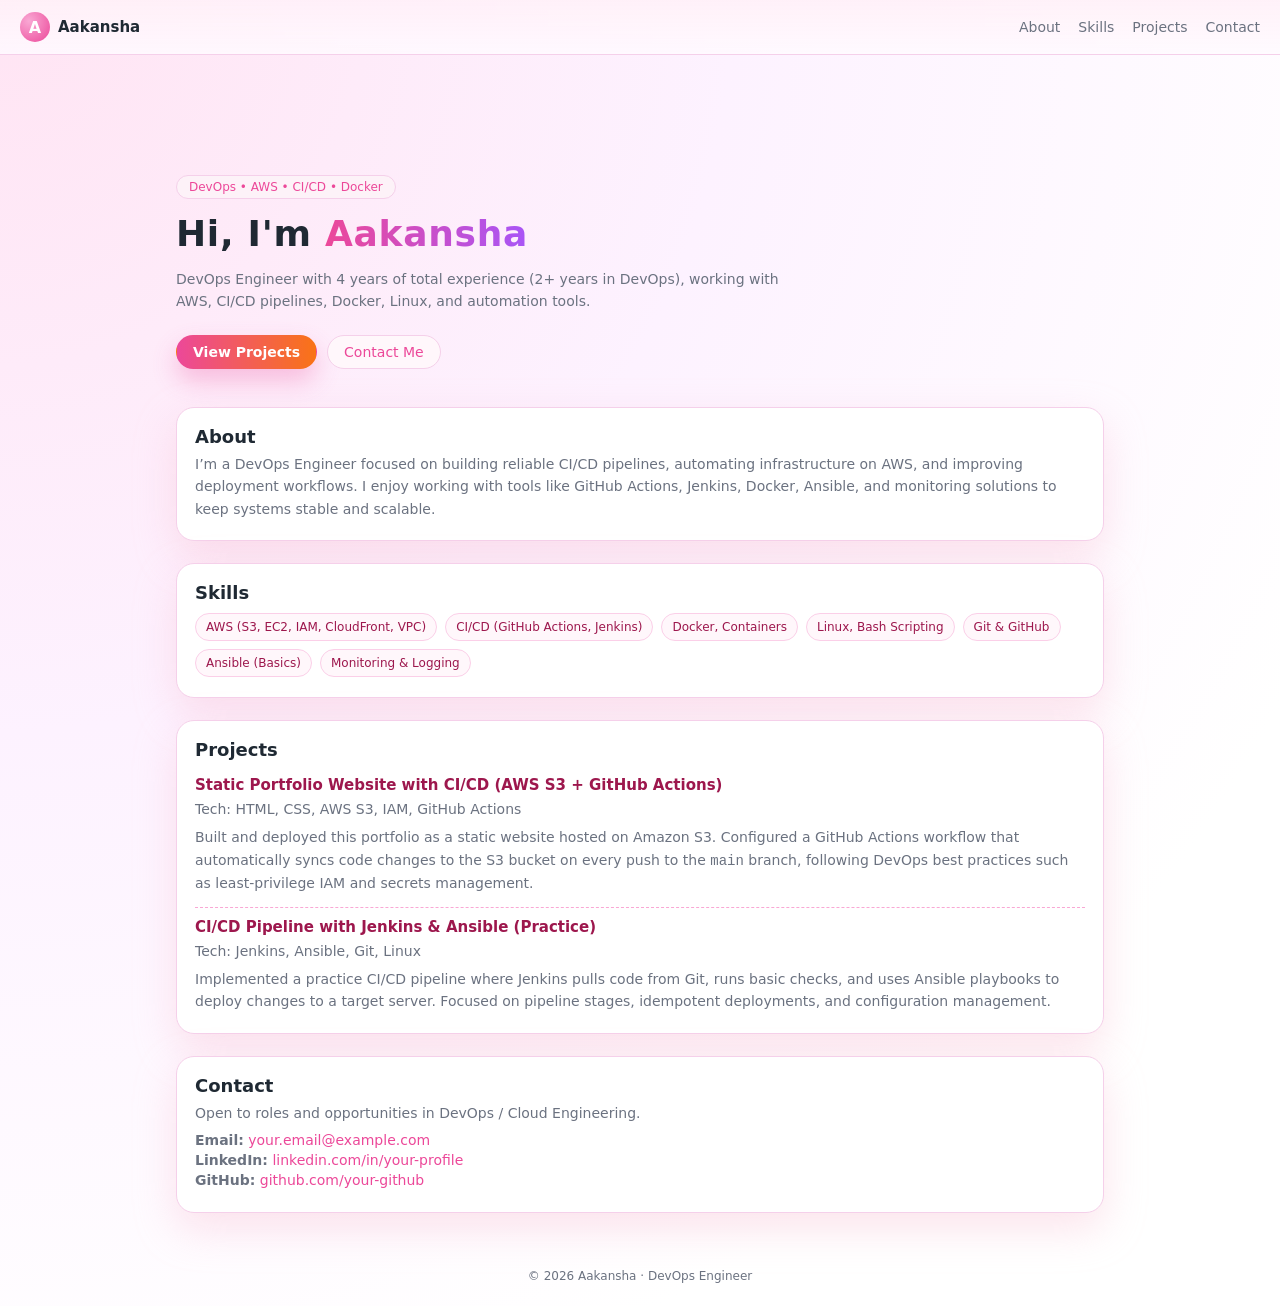
==== index.html @ 28c27744 "Add CI/CD pipeline to deploy portfolio to S3" ====
<!doctype html>
<html lang="en">
<head>
  <meta charset="utf-8" />
  <meta name="viewport" content="width=device-width, initial-scale=1" />
  <title>Aakansha | DevOps Engineer</title>
  <link rel="stylesheet" href="style.css" />
</head>
<body>
  <header class="nav">
    <div class="nav-left">
      <span class="logo">A</span>
      <span class="nav-name">Aakansha</span>
    </div>
    <nav class="nav-links">
      <a href="#about">About</a>
      <a href="#skills">Skills</a>
      <a href="#projects">Projects</a>
      <a href="#contact">Contact</a>
    </nav>
  </header>

  <main>
    <!-- HERO -->
    <section class="hero">
      <div class="hero-text">
        <p class="hero-tag">DevOps • AWS • CI/CD • Docker</p>
        <h1>Hi, I'm <span class="accent">Aakansha</span></h1>
        <p class="hero-subtitle">
          DevOps Engineer with 4 years of total experience (2+ years in DevOps),
          working with AWS, CI/CD pipelines, Docker, Linux, and automation tools.
        </p>
        <div class="hero-buttons">
          <a href="#projects" class="btn primary">View Projects</a>
          <a href="#contact" class="btn secondary">Contact Me</a>
        </div>
      </div>
    </section>

    <!-- ABOUT -->
    <section id="about" class="card">
      <h2>About</h2>
      <p>
        I’m a DevOps Engineer focused on building reliable CI/CD pipelines,
        automating infrastructure on AWS, and improving deployment workflows.
        I enjoy working with tools like GitHub Actions, Jenkins, Docker,
        Ansible, and monitoring solutions to keep systems stable and scalable.
      </p>
    </section>

    <!-- SKILLS -->
    <section id="skills" class="card">
      <h2>Skills</h2>
      <div class="chip-group">
        <div class="chip">AWS (S3, EC2, IAM, CloudFront, VPC)</div>
        <div class="chip">CI/CD (GitHub Actions, Jenkins)</div>
        <div class="chip">Docker, Containers</div>
        <div class="chip">Linux, Bash Scripting</div>
        <div class="chip">Git & GitHub</div>
        <div class="chip">Ansible (Basics)</div>
        <div class="chip">Monitoring & Logging</div>
      </div>
    </section>

    <!-- PROJECTS -->
    <section id="projects" class="card">
      <h2>Projects</h2>

      <article class="project">
        <h3>Static Portfolio Website with CI/CD (AWS S3 + GitHub Actions)</h3>
        <p class="project-meta">Tech: HTML, CSS, AWS S3, IAM, GitHub Actions</p>
        <p>
          Built and deployed this portfolio as a static website hosted on Amazon S3.
          Configured a GitHub Actions workflow that automatically syncs code changes
          to the S3 bucket on every push to the <code>main</code> branch, following
          DevOps best practices such as least-privilege IAM and secrets management.
        </p>
      </article>

      <article class="project">
        <h3>CI/CD Pipeline with Jenkins & Ansible (Practice)</h3>
        <p class="project-meta">Tech: Jenkins, Ansible, Git, Linux</p>
        <p>
          Implemented a practice CI/CD pipeline where Jenkins pulls code from Git,
          runs basic checks, and uses Ansible playbooks to deploy changes to a
          target server. Focused on pipeline stages, idempotent deployments,
          and configuration management.
        </p>
      </article>

      <!-- You can add more project blocks later -->
    </section>

    <!-- CONTACT -->
    <section id="contact" class="card">
      <h2>Contact</h2>
      <p>
        Open to roles and opportunities in DevOps / Cloud Engineering.
      </p>
      <ul class="contact-list">
        <li><strong>Email:</strong> <a href="mailto:your.email@example.com">your.email@example.com</a></li>
        <li><strong>LinkedIn:</strong> <a href="https://www.linkedin.com/in/your-profile" target="_blank" rel="noreferrer">linkedin.com/in/your-profile</a></li>
        <li><strong>GitHub:</strong> <a href="https://github.com/your-github" target="_blank" rel="noreferrer">github.com/your-github</a></li>
      </ul>
    </section>
  </main>

  <footer class="footer">
    <p>© <span id="year"></span> Aakansha · DevOps Engineer</p>
  </footer>

  <script>
    // Simple JS just to keep the year updated
    document.getElementById('year').textContent = new Date().getFullYear();
  </script>
</body>
</html>
---- style.css ----
/* ===== Base ===== */
* {
  box-sizing: border-box;
  margin: 0;
  padding: 0;
}

:root {
  --bg: #fff1f7;
  --bg-card: #ffffff;
  --accent: #ec4899;          /* pink */
  --accent-soft: #fdf2f8;
  --accent-secondary: #a855f7; /* purple */
  --text-main: #1f2933;
  --text-muted: #6b7280;
  --border-subtle: #f5d0ea;
}

body {
  font-family: system-ui, -apple-system, BlinkMacSystemFont, "Segoe UI", sans-serif;
  background: radial-gradient(circle at top left, #ffe4f3 0, #fdf2ff 40%, #fff 80%);
  color: var(--text-main);
  min-height: 100vh;
}

/* ===== Layout ===== */
main {
  max-width: 960px;
  margin: 80px auto 40px auto;
  padding: 0 16px;
}

/* ===== Nav ===== */
.nav {
  position: sticky;
  top: 0;
  z-index: 20;
  display: flex;
  justify-content: space-between;
  align-items: center;
  padding: 12px 20px;
  backdrop-filter: blur(14px);
  background: linear-gradient(
    to bottom,
    rgba(255, 240, 248, 0.9),
    rgba(255, 250, 255, 0.85)
  );
  border-bottom: 1px solid var(--border-subtle);
}

.nav-left {
  display: flex;
  align-items: center;
  gap: 8px;
}

.logo {
  width: 30px;
  height: 30px;
  border-radius: 999px;
  background: radial-gradient(circle at 30% 30%, #f9a8d4, #ec4899);
  display: inline-flex;
  align-items: center;
  justify-content: center;
  font-weight: 700;
  color: #ffffff;
  font-size: 16px;
}

.nav-name {
  font-weight: 600;
  font-size: 15px;
}

.nav-links {
  display: flex;
  gap: 18px;
}

.nav-links a {
  color: var(--text-muted);
  font-size: 14px;
  text-decoration: none;
  transition: color 0.15s ease, transform 0.15s ease;
}

.nav-links a:hover {
  color: var(--accent);
  transform: translateY(-1px);
}

/* ===== Hero ===== */
.hero {
  padding: 40px 0 16px 0;
}

.hero-text {
  display: flex;
  flex-direction: column;
  gap: 14px;
}

.hero-tag {
  display: inline-flex;
  align-items: center;
  padding: 4px 12px;
  border-radius: 999px;
  font-size: 12px;
  color: var(--accent);
  background: #fdf2f8;
  border: 1px solid var(--border-subtle);
  width: fit-content;
}

.hero h1 {
  font-size: clamp(28px, 5vw, 36px);
  letter-spacing: 0.02em;
}

.accent {
  background: linear-gradient(to right, #ec4899, #a855f7);
  -webkit-background-clip: text;
  color: transparent;
}

.hero-subtitle {
  max-width: 640px;
  font-size: 14px;
  color: var(--text-muted);
  line-height: 1.6;
}

.hero-buttons {
  display: flex;
  gap: 10px;
  margin-top: 8px;
}

/* ===== Buttons ===== */
.btn {
  display: inline-flex;
  align-items: center;
  justify-content: center;
  padding: 8px 16px;
  border-radius: 999px;
  font-size: 14px;
  text-decoration: none;
  border: 1px solid transparent;
  cursor: pointer;
  transition: background 0.15s ease, transform 0.15s ease,
    box-shadow 0.15s ease, border-color 0.15s ease;
}

.btn.primary {
  background: linear-gradient(to right, #ec4899, #f97316);
  color: #ffffff;
  font-weight: 600;
  box-shadow: 0 12px 24px rgba(236, 72, 153, 0.3);
}

.btn.primary:hover {
  transform: translateY(-1px);
  box-shadow: 0 16px 32px rgba(236, 72, 153, 0.4);
}

.btn.secondary {
  border-color: var(--border-subtle);
  color: var(--accent);
  background: #fff7fb;
}

.btn.secondary:hover {
  border-color: var(--accent);
  background: #fdf2f8;
}

/* ===== Cards ===== */
.card {
  margin-top: 22px;
  padding: 18px 18px 20px 18px;
  border-radius: 18px;
  background: #ffffff;
  border: 1px solid var(--border-subtle);
  box-shadow: 0 16px 40px rgba(248, 187, 208, 0.4);
}

.card h2 {
  font-size: 18px;
  margin-bottom: 6px;
}

.card p {
  font-size: 14px;
  color: var(--text-muted);
  line-height: 1.6;
}

/* ===== Skills ===== */
.chip-group {
  display: flex;
  flex-wrap: wrap;
  gap: 8px;
  margin-top: 10px;
}

.chip {
  font-size: 12px;
  padding: 6px 10px;
  border-radius: 999px;
  border: 1px solid #fbcfe8;
  background: #fff7fb;
  color: #9d174d;
}

/* ===== Projects ===== */
.project {
  margin-top: 12px;
  padding-top: 10px;
  border-top: 1px dashed #f9a8d4;
}

.project:first-of-type {
  border-top: none;
  padding-top: 4px;
}

.project h3 {
  font-size: 15px;
  margin-bottom: 4px;
  color: #9d174d;
}

.project-meta {
  font-size: 12px;
  color: var(--accent-secondary);
  margin-bottom: 6px;
}

.project p {
  font-size: 14px;
}

/* ===== Contact ===== */
.contact-list {
  list-style: none;
  margin-top: 8px;
}

.contact-list li {
  font-size: 14px;
  color: var(--text-muted);
  margin-bottom: 4px;
}

.contact-list a {
  color: var(--accent);
  text-decoration: none;
}

.contact-list a:hover {
  text-decoration: underline;
}

/* ===== Footer ===== */
.footer {
  text-align: center;
  padding: 16px 0 24px 0;
  font-size: 12px;
  color: var(--text-muted);
}

/* ===== Responsive ===== */
@media (max-width: 640px) {
  .nav {
    padding-inline: 14px;
  }

  .nav-links {
    gap: 10px;
  }

  main {
    margin-top: 70px;
  }

  .card {
    padding-inline: 14px;
  }

  .hero-buttons {
    flex-direction: column;
    align-items: flex-start;
  }
}
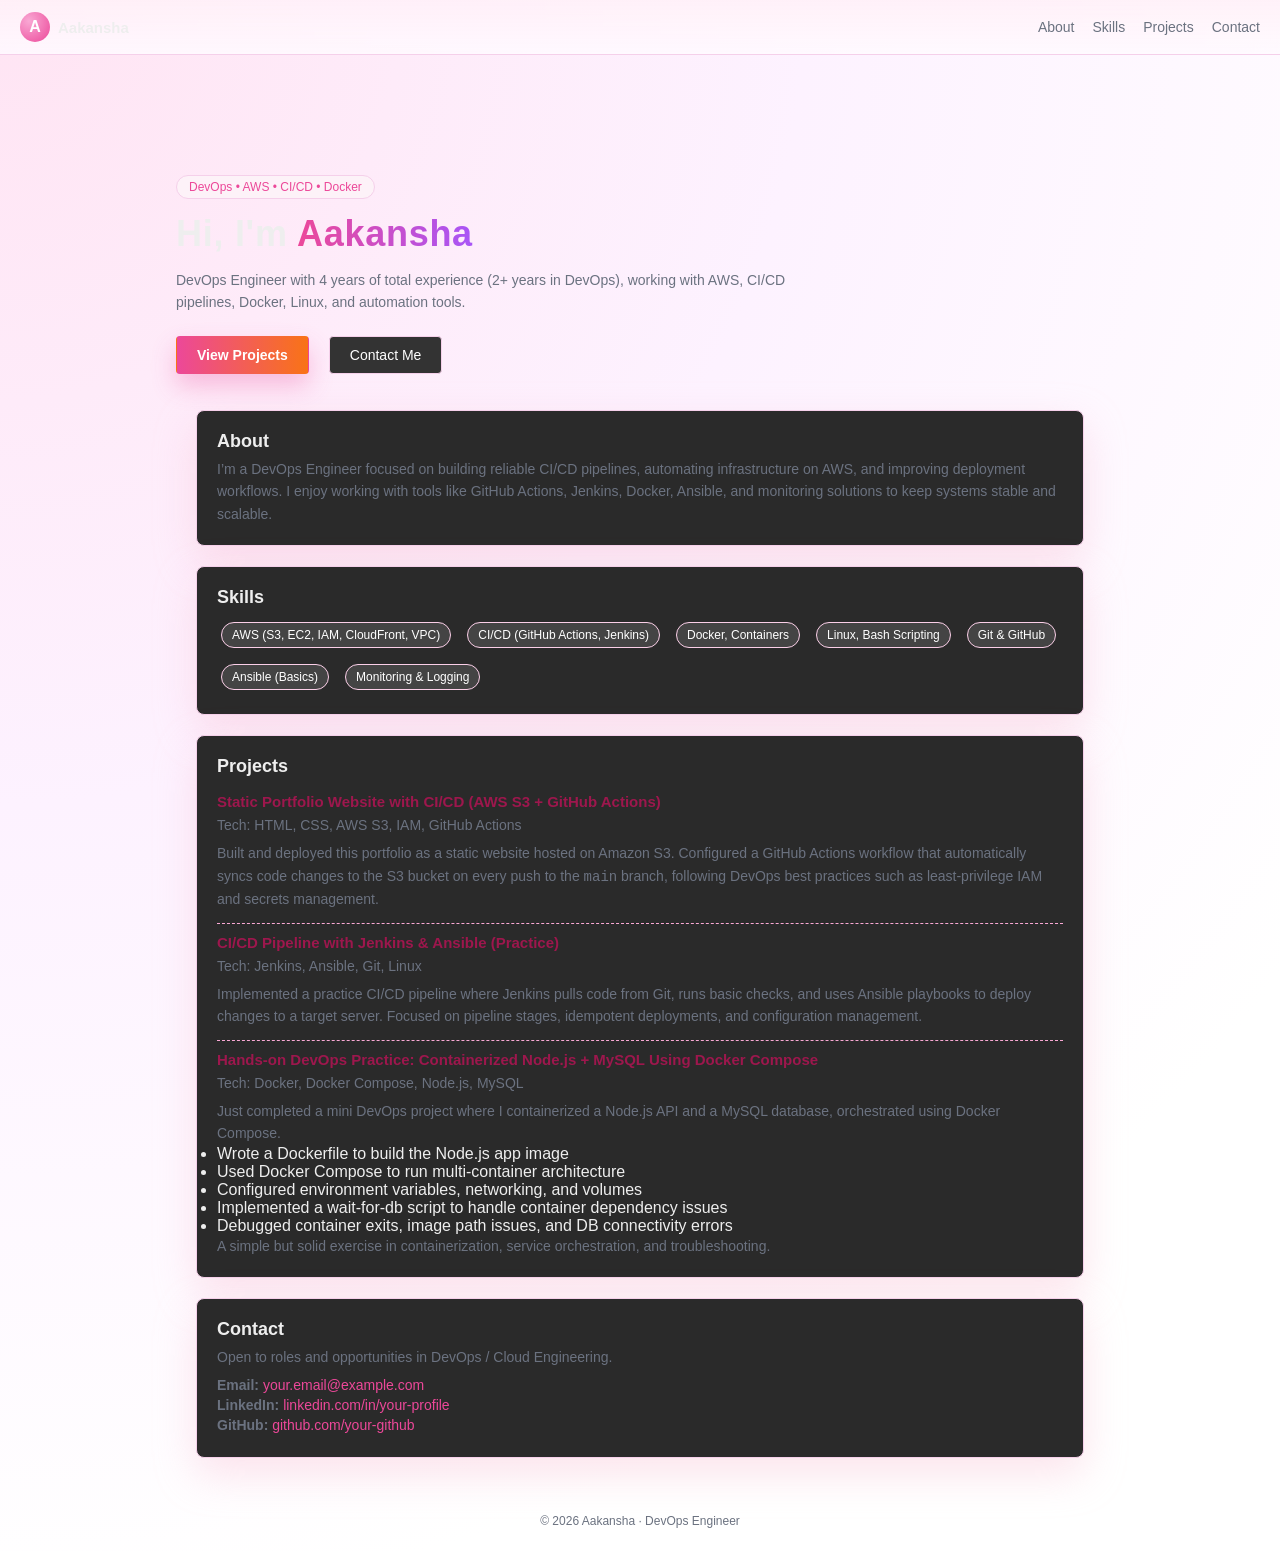
==== commit 4f2a7714: "testing" ====
--- a/index.html
+++ b/index.html
@@ -5,6 +5,65 @@
   <meta name="viewport" content="width=device-width, initial-scale=1" />
   <title>Aakansha | DevOps Engineer</title>
   <link rel="stylesheet" href="style.css" />
+  <style>
+    :root {
+      --primary-color: #1a1a1a; /* Darker primary */
+      --secondary-color: #333333; /* Darker secondary */
+      --accent-color: #ff6600; /* Accent */
+      --text-color: #eee;
+      --card-bg: #2a2a2a;
+      --chip-bg: #444;
+      --chip-text: #fff;
+    }
+
+    body {
+      background-color: var(--primary-color);
+      color: var(--text-color);
+      font-family: Arial, sans-serif;
+      margin: 0;
+      padding: 0;
+    }
+
+    .card {
+      background-color: var(--card-bg);
+      padding: 20px;
+      margin: 20px;
+      border-radius: 8px;
+    }
+
+    .chip {
+      background-color: var(--chip-bg);
+      color: var(--chip-text);
+      padding: 5px 10px;
+      border-radius: 16px;
+      margin: 4px;
+      display: inline-block;
+    }
+
+    a {
+      color: var(--accent-color);
+      text-decoration: none;
+    }
+
+    a:hover {
+      text-decoration: underline;
+    }
+
+    .btn.primary {
+      background-color: var(--accent-color);
+      color: #fff;
+      padding: 10px 20px;
+      border-radius: 4px;
+      margin-right: 10px;
+    }
+
+    .btn.secondary {
+      background-color: var(--secondary-color);
+      color: #fff;
+      padding: 10px 20px;
+      border-radius: 4px;
+    }
+  </style>
 </head>
 <body>
   <header class="nav">
@@ -88,7 +147,25 @@
         </p>
       </article>
 
-      <!-- You can add more project blocks later -->
+      <article class="project">
+        <h3>Hands-on DevOps Practice: Containerized Node.js + MySQL Using Docker Compose</h3>
+        <p class="project-meta">Tech: Docker, Docker Compose, Node.js, MySQL</p>
+        <p>
+          Just completed a mini DevOps project where I containerized a Node.js API and a MySQL database,
+          orchestrated using Docker Compose.
+        </p>
+        <ul>
+          <li>Wrote a Dockerfile to build the Node.js app image</li>
+          <li>Used Docker Compose to run multi-container architecture</li>
+          <li>Configured environment variables, networking, and volumes</li>
+          <li>Implemented a wait-for-db script to handle container dependency issues</li>
+          <li>Debugged container exits, image path issues, and DB connectivity errors</li>
+        </ul>
+        <p>
+          A simple but solid exercise in containerization, service orchestration, and troubleshooting.
+        </p>
+      </article>
+
     </section>
 
     <!-- CONTACT -->
@@ -110,7 +187,6 @@
   </footer>
 
   <script>
-    // Simple JS just to keep the year updated
     document.getElementById('year').textContent = new Date().getFullYear();
   </script>
 </body>
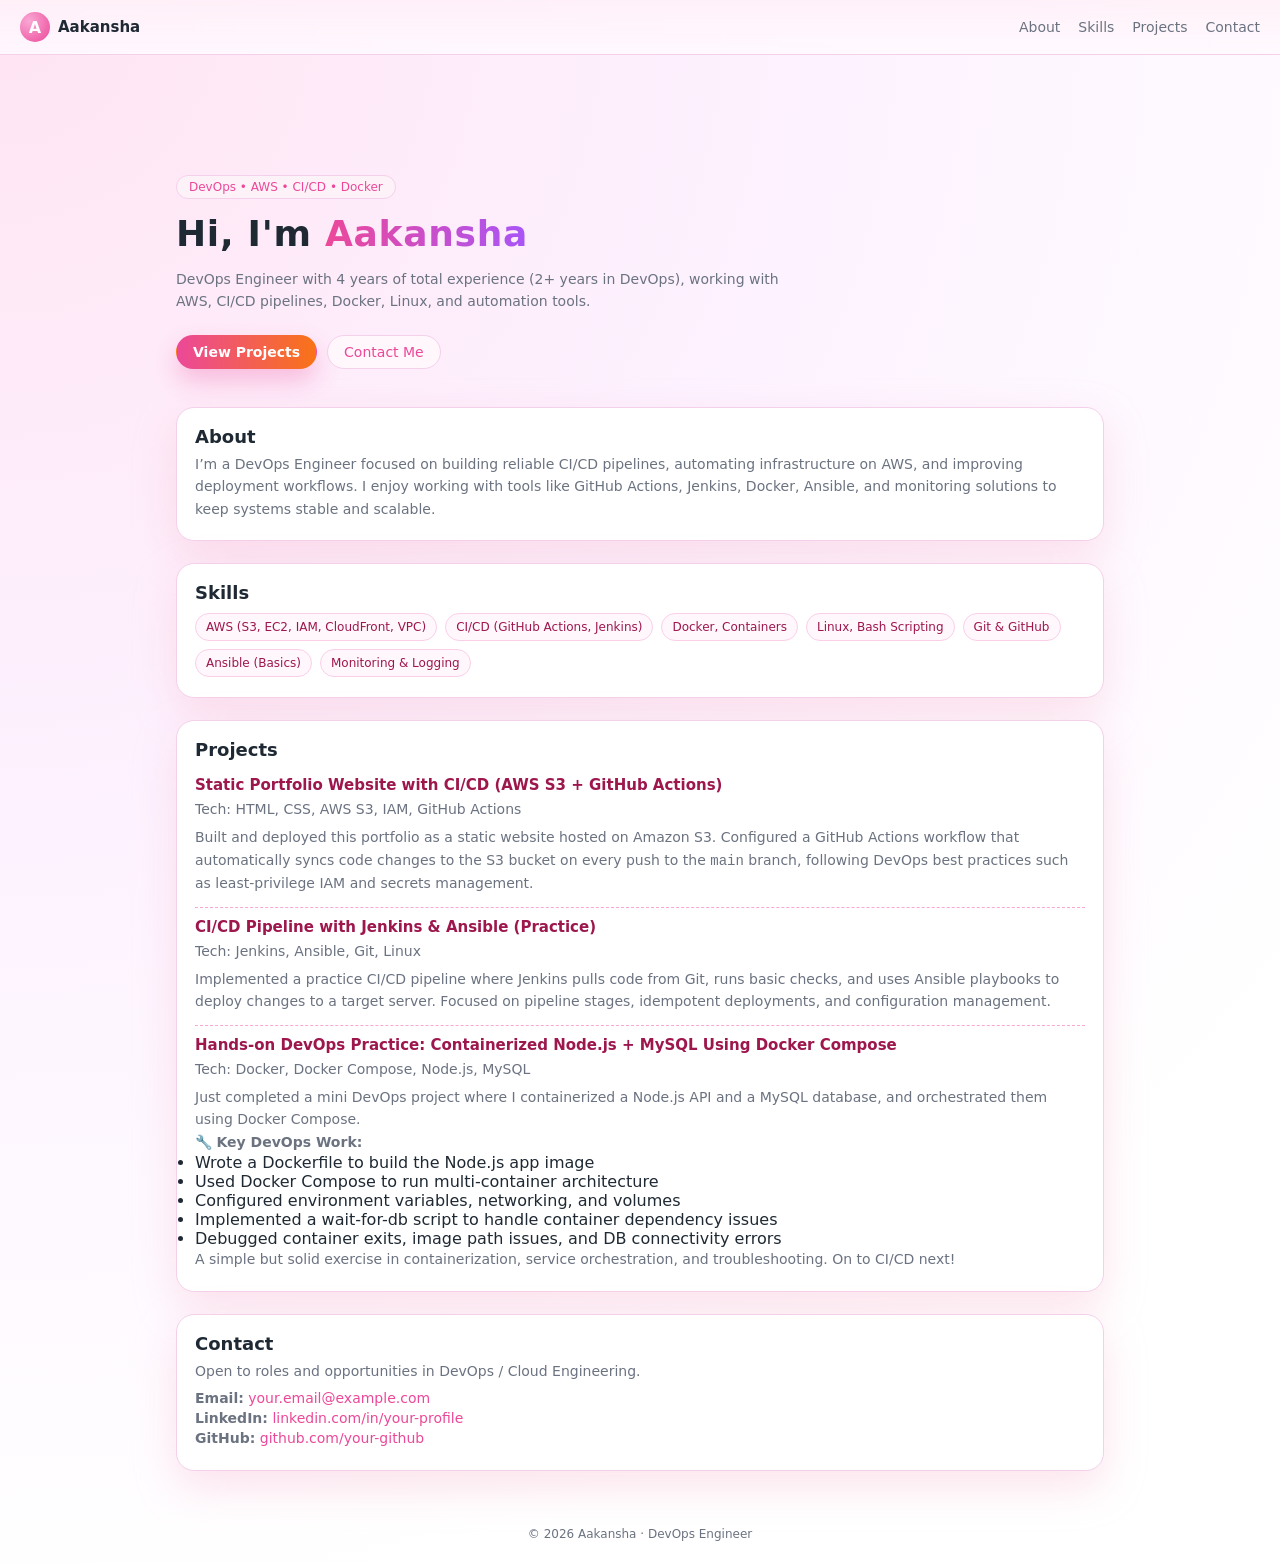
==== commit 32c47081: "new" ====
--- a/index.html
+++ b/index.html
@@ -5,65 +5,6 @@
   <meta name="viewport" content="width=device-width, initial-scale=1" />
   <title>Aakansha | DevOps Engineer</title>
   <link rel="stylesheet" href="style.css" />
-  <style>
-    :root {
-      --primary-color: #1a1a1a; /* Darker primary */
-      --secondary-color: #333333; /* Darker secondary */
-      --accent-color: #ff6600; /* Accent */
-      --text-color: #eee;
-      --card-bg: #2a2a2a;
-      --chip-bg: #444;
-      --chip-text: #fff;
-    }
-
-    body {
-      background-color: var(--primary-color);
-      color: var(--text-color);
-      font-family: Arial, sans-serif;
-      margin: 0;
-      padding: 0;
-    }
-
-    .card {
-      background-color: var(--card-bg);
-      padding: 20px;
-      margin: 20px;
-      border-radius: 8px;
-    }
-
-    .chip {
-      background-color: var(--chip-bg);
-      color: var(--chip-text);
-      padding: 5px 10px;
-      border-radius: 16px;
-      margin: 4px;
-      display: inline-block;
-    }
-
-    a {
-      color: var(--accent-color);
-      text-decoration: none;
-    }
-
-    a:hover {
-      text-decoration: underline;
-    }
-
-    .btn.primary {
-      background-color: var(--accent-color);
-      color: #fff;
-      padding: 10px 20px;
-      border-radius: 4px;
-      margin-right: 10px;
-    }
-
-    .btn.secondary {
-      background-color: var(--secondary-color);
-      color: #fff;
-      padding: 10px 20px;
-      border-radius: 4px;
-    }
-  </style>
 </head>
 <body>
   <header class="nav">
@@ -151,8 +92,10 @@
         <h3>Hands-on DevOps Practice: Containerized Node.js + MySQL Using Docker Compose</h3>
         <p class="project-meta">Tech: Docker, Docker Compose, Node.js, MySQL</p>
         <p>
-          Just completed a mini DevOps project where I containerized a Node.js API and a MySQL database,
-          orchestrated using Docker Compose.
+          Just completed a mini DevOps project where I containerized a Node.js API and a MySQL database, and orchestrated them using Docker Compose.
+        </p>
+        <p>
+          🔧 <strong>Key DevOps Work:</strong>
         </p>
         <ul>
           <li>Wrote a Dockerfile to build the Node.js app image</li>
@@ -162,7 +105,7 @@
           <li>Debugged container exits, image path issues, and DB connectivity errors</li>
         </ul>
         <p>
-          A simple but solid exercise in containerization, service orchestration, and troubleshooting.
+          A simple but solid exercise in containerization, service orchestration, and troubleshooting. On to CI/CD next!
         </p>
       </article>
 
@@ -187,6 +130,7 @@
   </footer>
 
   <script>
+    // Simple JS just to keep the year updated
     document.getElementById('year').textContent = new Date().getFullYear();
   </script>
 </body>
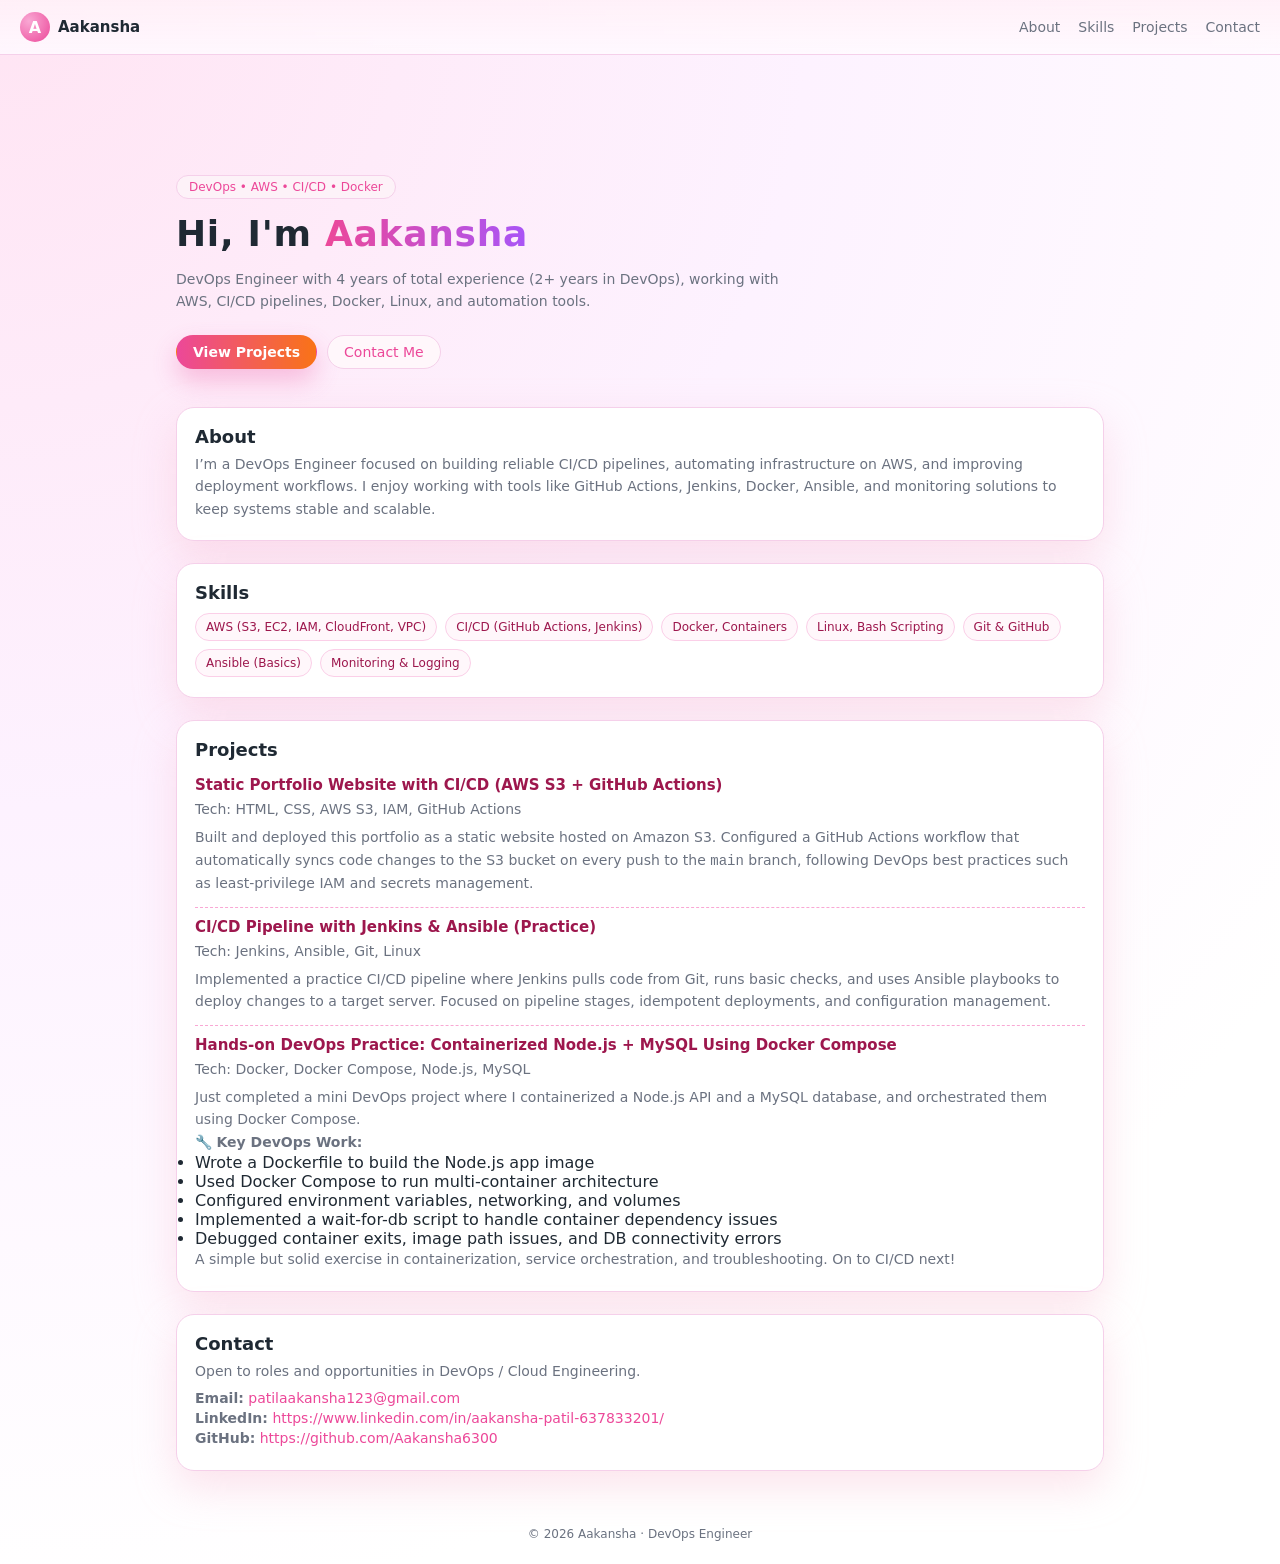
==== commit b8fcf657: "new" ====
--- a/index.html
+++ b/index.html
@@ -118,9 +118,9 @@
         Open to roles and opportunities in DevOps / Cloud Engineering.
       </p>
       <ul class="contact-list">
-        <li><strong>Email:</strong> <a href="mailto:your.email@example.com">your.email@example.com</a></li>
-        <li><strong>LinkedIn:</strong> <a href="https://www.linkedin.com/in/your-profile" target="_blank" rel="noreferrer">linkedin.com/in/your-profile</a></li>
-        <li><strong>GitHub:</strong> <a href="https://github.com/your-github" target="_blank" rel="noreferrer">github.com/your-github</a></li>
+        <li><strong>Email:</strong> <a href="mailto:your.email@example.com">patilaakansha123@gmail.com</a></li>
+        <li><strong>LinkedIn:</strong> <a href="https://www.linkedin.com/in/your-profile" target="_blank" rel="noreferrer">https://www.linkedin.com/in/aakansha-patil-637833201/</a></li>
+	<li><strong>GitHub:</strong> <a href="https://github.com/your-github" target="_blank" rel="noreferrer">https://github.com/Aakansha6300</a></li>
       </ul>
     </section>
   </main>
